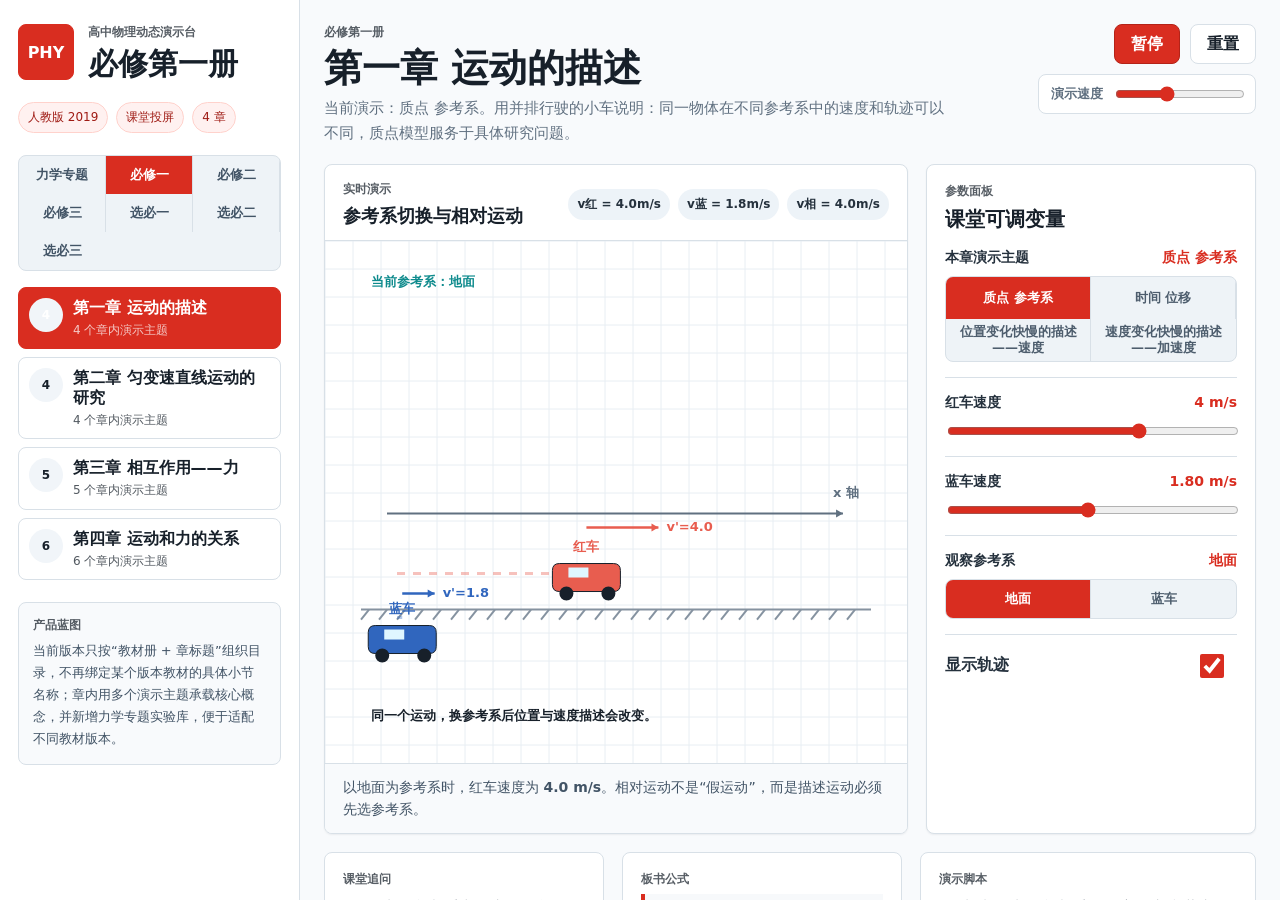
==== index.html @ 24871053 "Prepare GitHub Pages entry point" ====
<!doctype html>
<html lang="zh-CN">
  <head>
    <meta charset="UTF-8" />
    <meta name="viewport" content="width=device-width, initial-scale=1.0" />
    <meta http-equiv="refresh" content="0; url=./mechanical-waves-lab/" />
    <title>高中物理动态演示台</title>
    <style>
      body {
        margin: 0;
        min-height: 100vh;
        display: grid;
        place-items: center;
        font-family: -apple-system, BlinkMacSystemFont, "Segoe UI", "PingFang SC", "Microsoft YaHei", sans-serif;
        color: #17202a;
        background: #f8fafc;
      }

      a {
        color: #d92d20;
        font-weight: 800;
      }
    </style>
  </head>
  <body>
    <p>正在打开高中物理动态演示台：<a href="./mechanical-waves-lab/">进入网站</a></p>
  </body>
</html>
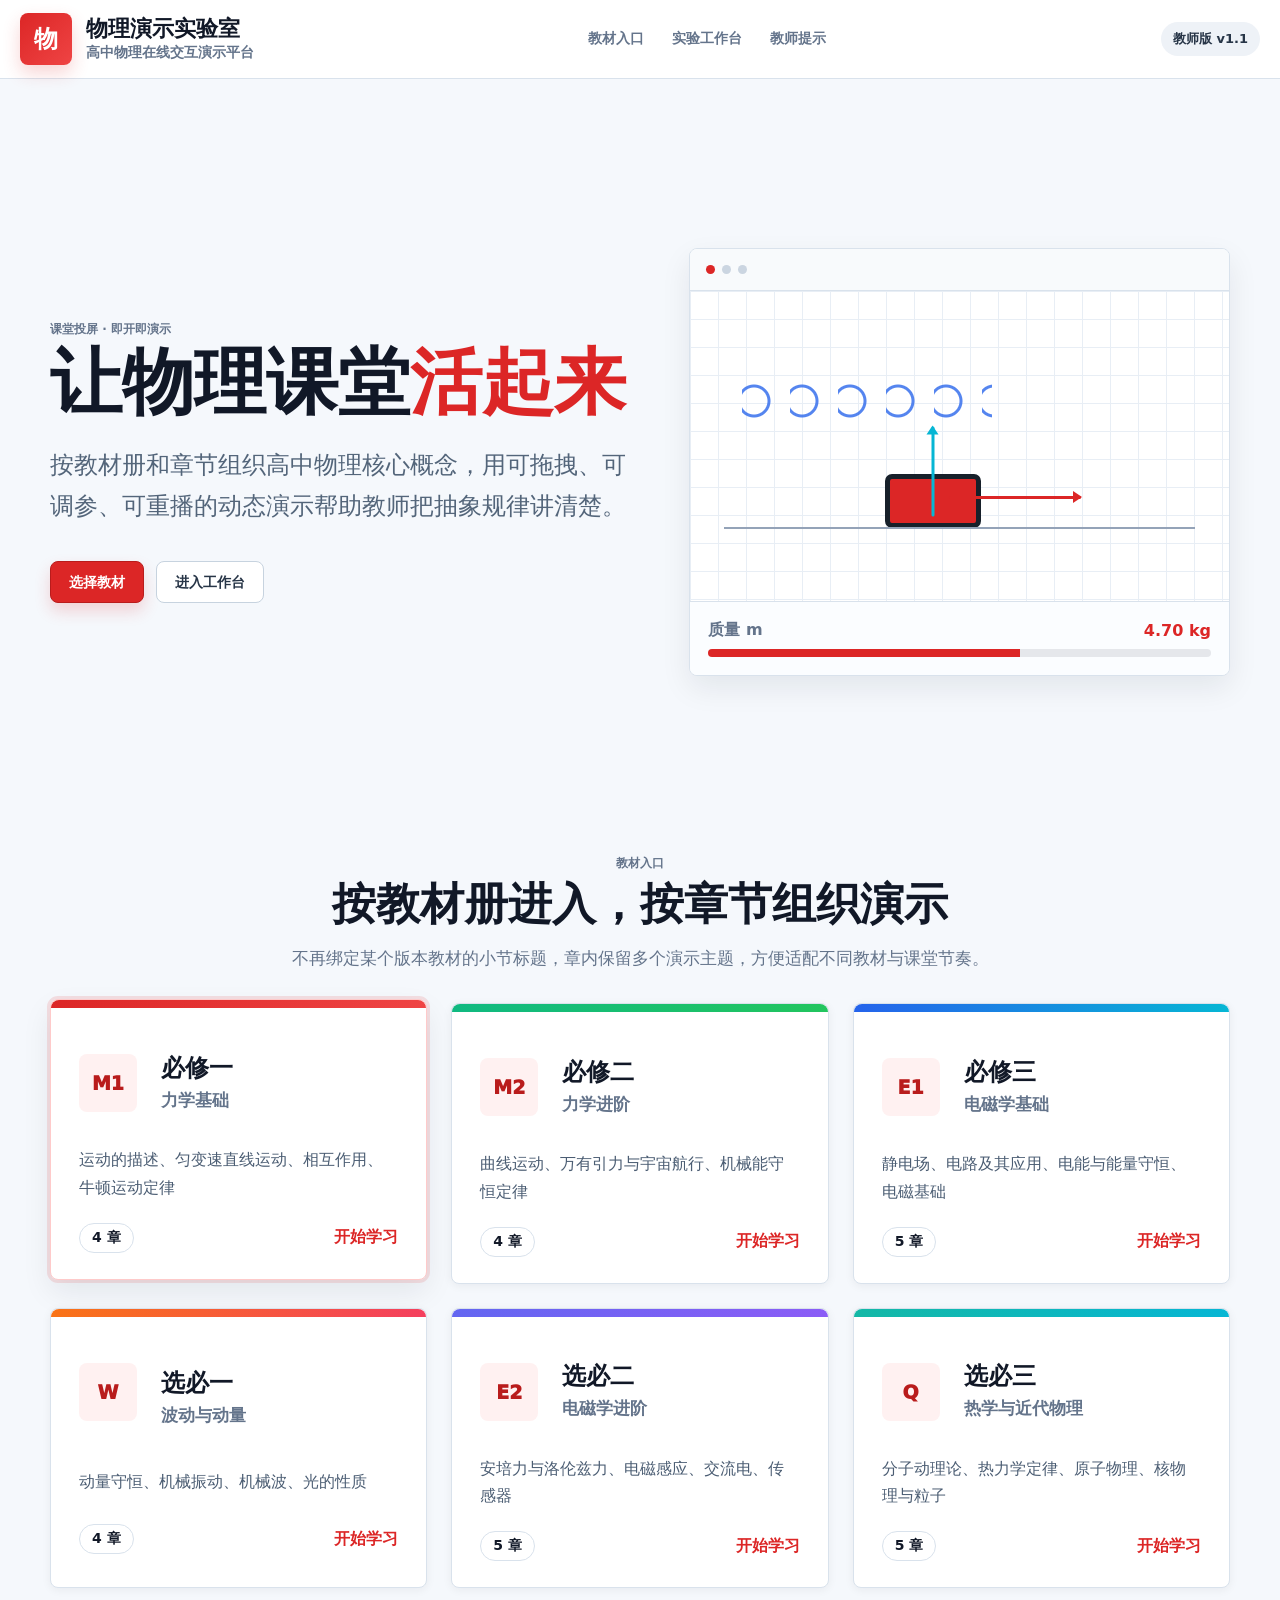
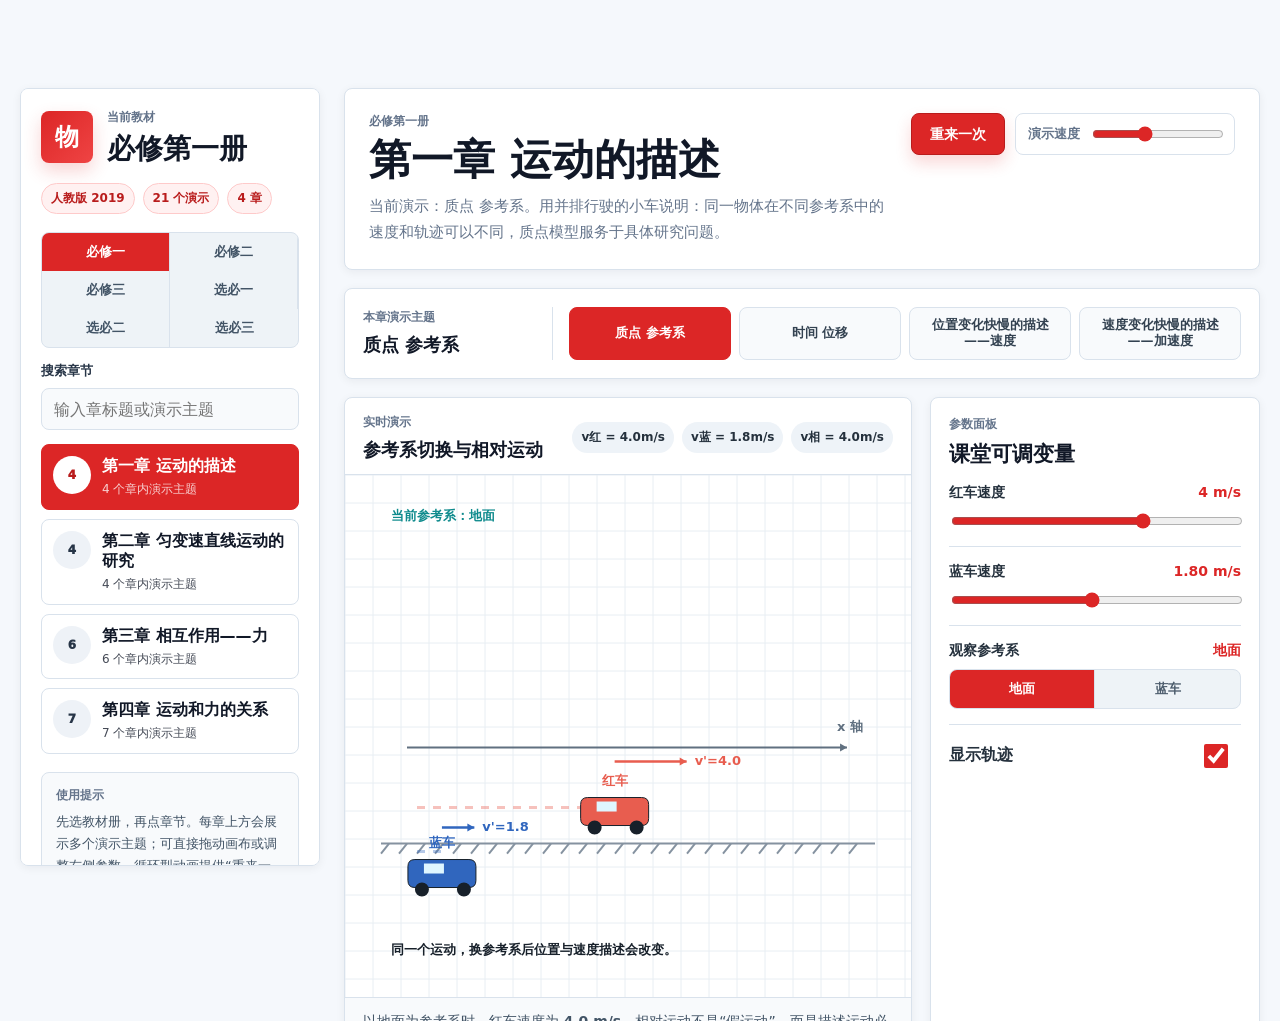
==== commit de5d45ed: "Redesign physics lab interface" ====
--- a/index.html
+++ b/index.html
@@ -4,7 +4,7 @@
     <meta charset="UTF-8" />
     <meta name="viewport" content="width=device-width, initial-scale=1.0" />
     <meta http-equiv="refresh" content="0; url=./mechanical-waves-lab/" />
-    <title>高中物理动态演示台</title>
+    <title>物理演示实验室</title>
     <style>
       body {
         margin: 0;
@@ -12,17 +12,17 @@
         display: grid;
         place-items: center;
         font-family: -apple-system, BlinkMacSystemFont, "Segoe UI", "PingFang SC", "Microsoft YaHei", sans-serif;
-        color: #17202a;
-        background: #f8fafc;
+        color: #111827;
+        background: #f5f8fc;
       }
 
       a {
-        color: #d92d20;
+        color: #dc2626;
         font-weight: 800;
       }
     </style>
   </head>
   <body>
-    <p>正在打开高中物理动态演示台：<a href="./mechanical-waves-lab/">进入网站</a></p>
+    <p>正在打开物理演示实验室：<a href="./mechanical-waves-lab/">进入网站</a></p>
   </body>
 </html>
